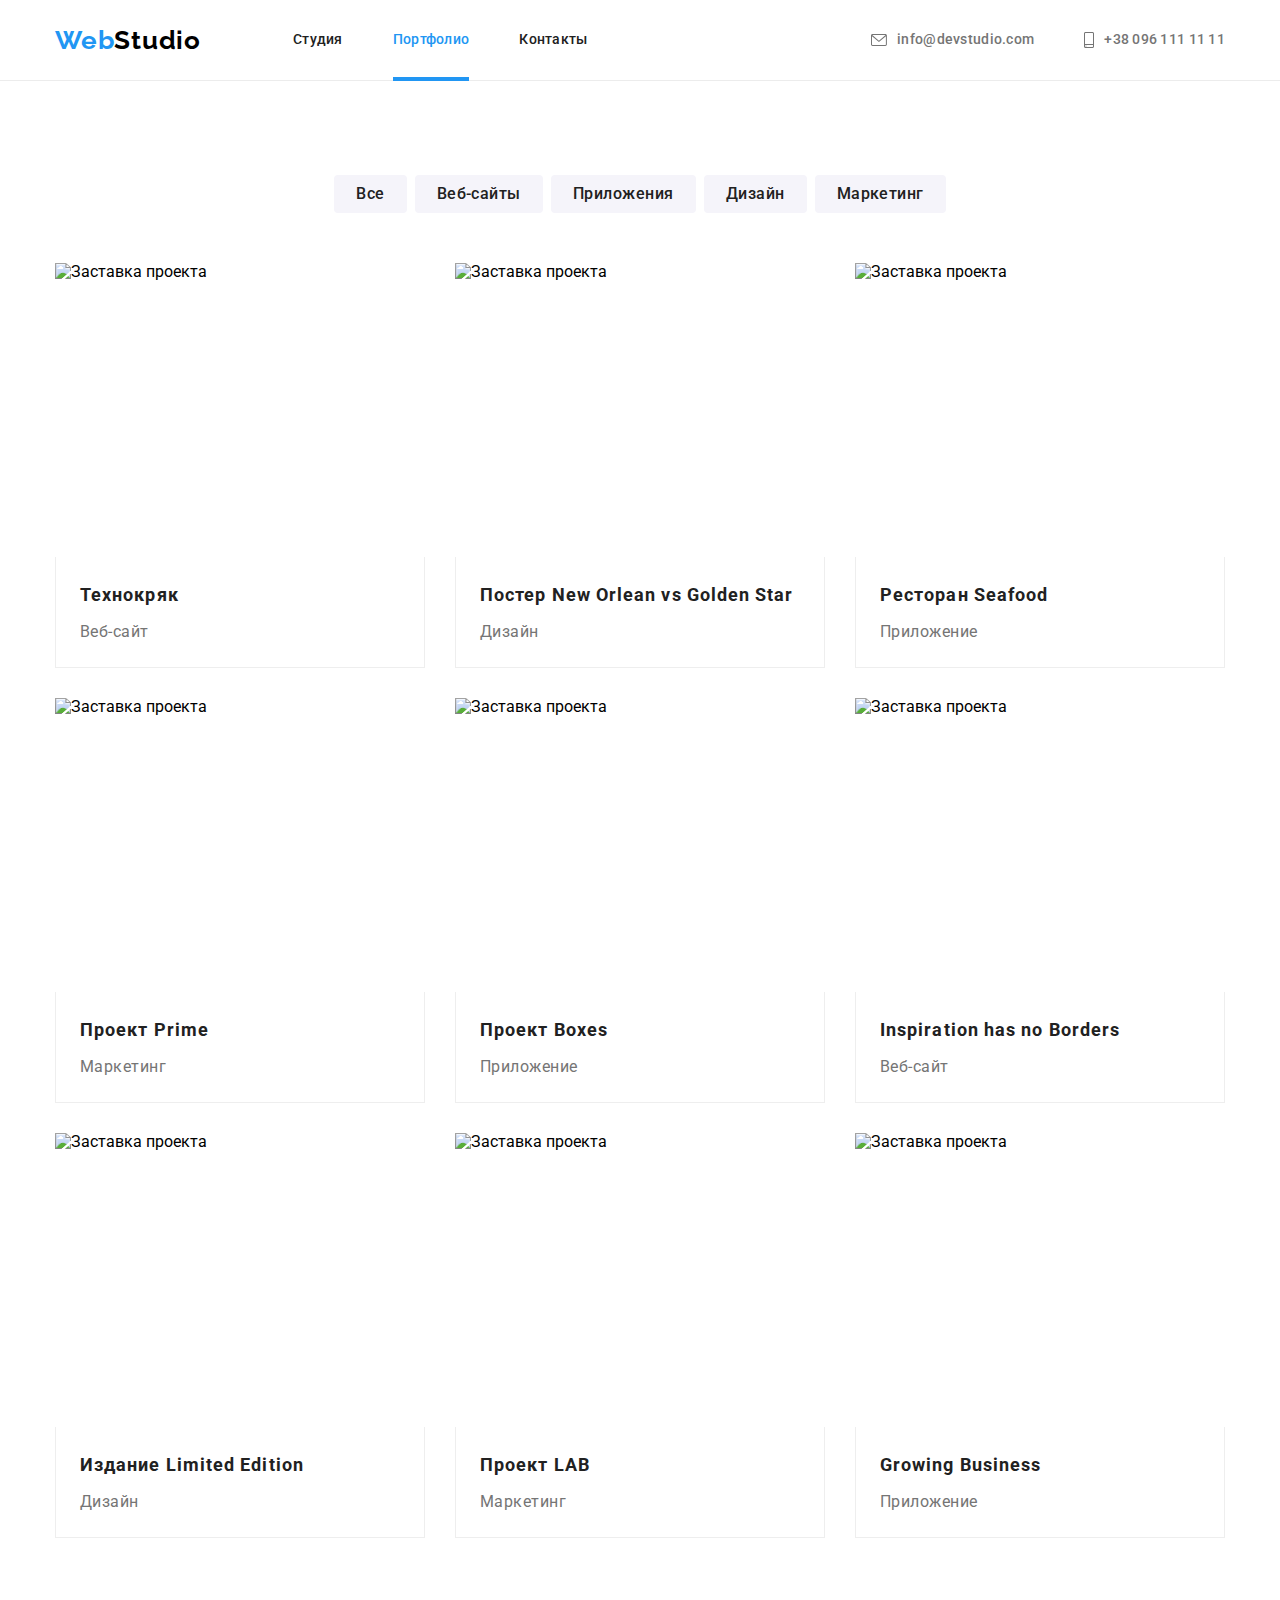
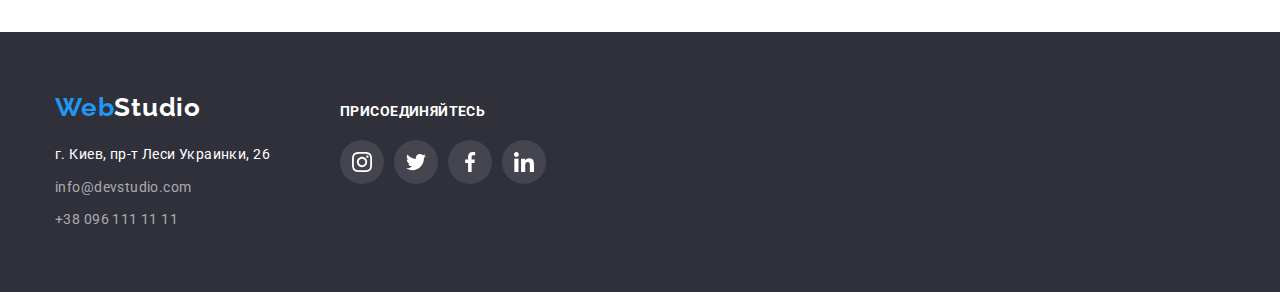
==== portfolio.html @ c0a89720 "новый реп" ====
<!DOCTYPE html>
<html lang="ru">
<head>
    <meta charset="UTF-8">
    <meta http-equiv="X-UA-Compatible" content="IE=edge">
    <meta name="viewport" content="width=device-width, initial-scale=1.0">
    <title>Портфолио</title>
    <link href="https://fonts.googleapis.com/css2?family=Raleway:wght@700&family=Roboto:wght@400;500;700;900&display=swap"
        rel="stylesheet">
    <link rel="stylesheet" href="https://cdnjs.cloudflare.com/ajax/libs/modern-normalize/1.1.0/modern-normalize.min.css">
    <link rel="stylesheet" href="./css/styles.css">
</head>
<body class="body">
        <!--header-->
    <header class="header">
        <div class="container page-header-container">
            <nav class="navigation">
                <a href="./index.html" lang="en" class="logo link">
                    <span class="web">Web</span>Studio
                </a>
                <ul class="nav-menu-list list">
        
                    <li class="nav-menu-item">
                        <a href="./index.html" class="menu-link link">Студия</a>
                    </li>
                    <li class="nav-menu-item">
                        <a href="portfolio.html" class="menu-link link current">Портфолио</a>
                    </li>
                    <li class="nav-menu-item">
                        <a href="" class="menu-link link">Контакты</a>
                    </li>
        
                </ul>
            </nav>
            <ul class="contacts-list list">
                <li class="contacts-list-item">
                    <a href="mailto:info@devstudio.com" lang="en" class="contact-link link">
                        <svg class="contact-icon" width="16" height="12">
                            <use href="./images/sprite.svg#envelope"></use>
                        </svg>
                        info@devstudio.com
                    </a>
                </li>
                <li class="contacts-list-item">
                    </a>
                    <a href="tel:+380961111111" class="contact-link link">
                        <svg class="contact-icon" width="10" height="16">
                            <use href="./images/sprite.svg#smartphone"></use>
                        </svg>
                        +38 096 111 11 11
                    </a>
                </li>
            </ul>
        </div>
    </header>
        <!--main content-->
    <main>
            <!--project types -->
        <section class="section">
            <div class="container">
            <h1 class="visually-hidden">Project Types</h1>
            
            <ul class="projects-types-list list">
                <li class="menu-buttons">
                    <button class="button" type="button">Все</button>
                </li>
                <li class="menu-buttons">
                    <button class="button" type="button">Веб-сайты</button>
                </li>
                <li class="menu-buttons">
                    <button class="button" type="button">Приложения</button>
                </li>
                <li class="menu-buttons">
                    <button class="button" type="button">Дизайн</button>
                </li>
                <li class="menu-buttons">
                    <button class="button">Маркетинг</button>
                </li>
            </ul>
            <ul class="projects-section-list list">
                <li class="project-card">
                    <a href="" class="project-card-link link">
                    <div class="project-card-overlay">
                    <p class="project-card-overlay-text">Ресурс предлагает комплексные предложения с разным уровнем функционала и сервисов. Все это позволит посетителю получить
                    исчерпывающие сведения о компании или частном лице.</p>
                    <img src="images/Portfolio/img.jpg" width="370" height="294" alt="Заставка проекта">
                    </div>
                    <div class="project-card-content">
                    <h2 class="project-name">Технокряк</h2>
                    <p class="project-orientation">Веб-сайт</p>
                    </div>
                    </a>
                </li>
                <li class="project-card">
                    <a href="" class="project-card-link link">
                    <div class="project-card-overlay">
                    <p class="project-card-overlay-text">Ресурс предлагает комплексные предложения с разным уровнем функционала и сервисов. Все это позволит посетителю получить
                    исчерпывающие сведения о компании или частном лице.</p>
                    <img src="images/Portfolio/img(1).jpg" width="370" height="294" alt="Заставка проекта">
                    </div>
                    <div class="project-card-content">
                    <h2 class="project-name">Постер <span lang="en">New Orlean vs Golden Star</span></h2>
                    <p class="project-orientation">Дизайн</p>
                    </div>
                    </a>
                </li>
                <li class="project-card">
                    <a href="" class="project-card-link link">
                    <div class="project-card-overlay">
                    <p class="project-card-overlay-text">Ресурс предлагает комплексные предложения с разным уровнем функционала и сервисов. Все это позволит посетителю получить
                    исчерпывающие сведения о компании или частном лице.</p>
                    <img src="images/Portfolio/img(2).jpg" width="370" height="294" alt="Заставка проекта">
                    </div>
                    <div class="project-card-content">
                    <h2 class="project-name">Ресторан <span lang="en">Seafood</span></h2>
                    <p class="project-orientation">Приложение</p>
                    </div>
                    </a>
                </li>
                <li class="project-card">
                    <a href="" class="project-card-link link">
                    <div class="project-card-overlay">
                    <p class="project-card-overlay-text">Ресурс предлагает комплексные предложения с разным уровнем функционала и сервисов. Все это позволит посетителю получить
                    исчерпывающие сведения о компании или частном лице.</p>
                    <img src="images/Portfolio/img(3).jpg" width="370" height="294" alt="Заставка проекта">
                    </div>
                    <div class="project-card-content">
                    <h2 class="project-name">Проект <span lang="en">Prime</span></h2>
                    <p class="project-orientation">Маркетинг</p>
                    </div>
                    </a>
                </li>
                <li class="project-card">
                    <a href="" class="project-card-link link">
                    <div class="project-card-overlay">
                    <p class="project-card-overlay-text">Ресурс предлагает комплексные предложения с разным уровнем функционала и сервисов. Все это позволит посетителю получить
                    исчерпывающие сведения о компании или частном лице.</p>
                    <img src="images/Portfolio/img(4).jpg" width="370" height="294" alt="Заставка проекта">
                    </div>
                    <div class="project-card-content">
                    <h2 class="project-name">Проект <span lang="en">Boxes</span></h2>
                    <p class="project-orientation">Приложение</p>
                    </div>
                    </a>
                </li>
                <li class="project-card">
                    <a href="" class="project-card-link link">
                    <div class="project-card-overlay">
                    <p class="project-card-overlay-text">Ресурс предлагает комплексные предложения с разным уровнем функционала и сервисов. Все это позволит посетителю получить
                    исчерпывающие сведения о компании или частном лице.</p>
                    <img src="images/Portfolio/img(5).jpg" width="370" height="294" alt="Заставка проекта">
                    </div>
                    <div class="project-card-content">
                    <h2 class="project-name"><span lang="en">Inspiration has no Borders</span></h2>
                    <p class="project-orientation">Веб-сайт</p>
                    </div>
                    </a>
                </li>
                <li class="project-card">
                    <a href="" class="project-card-link link">
                    <div class="project-card-overlay">
                    <p class="project-card-overlay-text">Ресурс предлагает комплексные предложения с разным уровнем функционала и сервисов. Все это позволит посетителю получить
                    исчерпывающие сведения о компании или частном лице.</p>
                    <img src="images/Portfolio/img(6).jpg" width="370" height="294" alt="Заставка проекта">
                    </div>
                    <div class="project-card-content">
                    <h2 class="project-name">Издание <span lang="en">Limited Edition</span></h2>
                    <p class="project-orientation">Дизайн</p>
                    </div>
                    </a>
                </li>
                <li class="project-card">
                    <a href="" class="project-card-link link">
                    <div class="project-card-overlay">
                    <p class="project-card-overlay-text">Ресурс предлагает комплексные предложения с разным уровнем функционала и сервисов. Все это позволит посетителю получить
                    исчерпывающие сведения о компании или частном лице.</p>
                    <img src="images/Portfolio/img(7).jpg" width="370" height="294" alt="Заставка проекта">
                    </div>
                    <div class="project-card-content">
                    <h2 class="project-name">Проект <span lang="en">LAB</span></h2>
                    <p class="project-orientation">Маркетинг</p>
                    </div>
                    </a>
                </li>
                <li class="project-card">
                    <a href="" class="project-card-link link">
                    <div class="project-card-overlay">
                    <p class="project-card-overlay-text">Ресурс предлагает комплексные предложения с разным уровнем функционала и сервисов. Все это позволит посетителю получить
                    исчерпывающие сведения о компании или частном лице.</p>
                    <img src="images/Portfolio/img(8).jpg" width="370" height="294" alt="Заставка проекта">
                    </div>
                    <div class="project-card-content">
                    <h2 class="project-name"><span lang="en">Growing Business</span></h2>
                    <p class="project-orientation">Приложение</p>  
                    </div>
                    </a>
                </li>
            </ul>
            </div>
        </section>


    </main>
        <!--footer-->
    <footer class="footer">
        <div class="container footer-content">
            <div class="footer-left">
                <a href="index.html" lang="en" class="logo-footer link"><span class="web">Web</span>Studio</a>
                <address class="address">
                    <ul class="address-list list">
                        <li class="address-list-item">
                            <a href="https://goo.gl/maps/JKtJWPhpA4Ph4JTX7" target="_blank" rel="noopener noreferrer"
                                class="map-link link">г. Киев, пр-т Леси Украинки, 26</a>
                        </li>
                        <li class="address-list-item">
                            <a href="mailto:info@devstudio.com" lang="en" class="address-link email link">info@devstudio.com</a>
                        </li>
                        <li class="address-list-item">
                            <a href="tel:+380961111111" class="address-link link">+38 096 111 11 11</a>
                        </li>
                    </ul>
                </address>
            </div>
            <div class="our-social-networks">
                <h3 class="social-networks-title">присоединяйтесь</h3>
                <ul class="our-social-networks-list list">
                    <li class="our-social-network-item">
                        <a href="" class="our-social-network-link link">
                            <svg class="our-social-icon" width="20" height="20">
                                <use href="./images/sprite.svg#instagram"></use>
                            </svg>
                        </a>
                    </li>
                    <li class="our-social-network-item">
                        <a href="" class="our-social-network-link link">
                            <svg class="our-social-icon" width="20" height="20">
                                <use href="./images/sprite.svg#twitter"></use>
                            </svg>
                        </a>
                    </li>
                    <li class="our-social-network-item">
                        <a href="" class="our-social-network-link link">
                            <svg class="our-social-icon" width="20" height="20">
                                <use href="./images/sprite.svg#facebook"></use>
                            </svg>
                        </a>
                    </li>
                    <li class="our-social-network-item">
                        <a href="" class="our-social-network-link link">
                            <svg class="our-social-icon" width="20" height="20">
                                <use href="./images/sprite.svg#linkedin"></use>
                            </svg>
                        </a>
                    </li>
                </ul>
        
            </div>
        </div>
    </footer>
</body>
</html>
---- css/styles.css ----
:root{
    --primary-font-family: 'Roboto',
        sans-serif;
    --secondary-font-family: 'Raleway',
        sans-serif;
    --accent-color: #2196F3;
    --primary-title-color: #FFFFFF;
    --primary-text-color: #212121;
    --secondary-text-color: #757575;
    --primary-backgroud-color: #F5F4FA;
    --footer-hero-background-color:#2F303A;
    --hero-backround-color:#C4C4C4;
    --primary-icons-color: #AFB1B8;
}
h1,
h2,
h3,
h4,
h5,
h6,
p{
    margin-top: 0;
    margin-bottom: 0;
}
ul,ol{
    margin-top: 0;
    margin-bottom: 0;
    padding-left: 0;
}
img{
    display: block;  
}

.list{
    list-style: none;
    padding: 0;
    margin: 0;

}
.link{
    text-decoration: none;
}
.body{
    font-family: var(--primary-font-family);
    background-color: var(--primary-title-color);
    box-sizing: border-box;
    display: block;
}
.container{
    width: 1200px;
    margin-left: auto;
    margin-right: auto;
    padding-left: 15px;
    padding-right: 15px;
}
.visually-hidden {
    position: absolute;
    width: 1px;
    height: 1px;
    margin: -1px;
    border: 0;
    padding: 0;
    white-space: nowrap;
    clip-path: inset(100%);
    clip: rect(0 0 0 0);
    overflow: hidden;
}
/* Header */
.page-header-container{
    display: flex;
    align-items: center;
    justify-content: space-between;
}
.navigation{
    display: flex;
    align-items: center;
    
}
.nav-menu-list{
    display: flex;
}
.nav-menu-item:not(:last-child){
    margin-right: 50px;
}
.header{
    background-color: var(--primary-title-color);
    border-bottom: 1px solid #ECECEC
}
.menu-link{
    display: block;
    padding-top: 32px;
    padding-bottom: 32px;
    
    font-weight: 500;
    font-size: 14px;
    line-height: 1.14;
    letter-spacing: 0.02em;
    color: var(--primary-text-color);

    position: relative;

    transition-property: color;
    transition-duration: 250ms;
    transition-timing-function: cubic-bezier(0.4, 0, 0.2, 1);
}
.menu-link:hover,
.menu-link:focus{
    color: var(--accent-color);
}
.link.current::after{
    content: '';
    position: absolute;
    width: 100%;
    height: 4px;
    left: 0;
    bottom: -1px;
    background-color: var(--accent-color);
}
.nav-menu-list .link.current{
    color: var(--accent-color);
}
.contact-link{
    display: flex;
    align-items: center;
    font-weight: 500;
    font-size: 14px;
    line-height: 1.14;
    letter-spacing: 0.02em;
    color: var(--secondary-text-color);
}
.contacts-list{
    display: flex;
}
.contacts-list-item{
    display: flex;
    align-items: center;
}
.contact-link{
    padding-top: 32px;
    padding-bottom: 32px;

    transition-property: color;
    transition-duration: 250ms;
    transition-timing-function: cubic-bezier(0.4, 0, 0.2, 1);
}
.contact-link:hover,
.contact-link:focus{
    color: var(--accent-color)
}
.contact-icon{
    fill: #757575;
    margin-right: 10px;

    transition-property: fill;
    transition-duration: 250ms;
    transition-timing-function: cubic-bezier(0.4, 0, 0.2, 1);
}
.contact-link:hover .contact-icon,
.contact-link:focus .contact-icon{
    fill: var(--accent-color)
}
.contacts-list-item:not(:last-child){
    margin-right: 50px;
}
.logo{
    color: #000000;
    font-family: var(--secondary-font-family);
    font-weight: 700;
    font-size: 26px;
    line-height: 1.19;
    letter-spacing: 0.03em;
    margin-right: 92px;
}

.web {
    color: var(--accent-color);
}

/* main content */
/* HERO */
.hero-title{
    font-weight: 900;
    font-size: 44px;
    line-height: 1.36;
    text-align: center;
    letter-spacing: 0.06em;
    text-transform: uppercase;
    color: var(--primary-title-color);
    margin-bottom: 30px;
    margin-top: 0;
}
.hero-button-text{
    font-family: inherit;
    font-weight: 700;
    font-size: 16px;
    line-height: 1.875;
    display: flex;
    align-items: center;
    text-align: center;
    letter-spacing: 0.06em;
    color: var(--primary-title-color)
}
.hero-button{
    min-width: 200px;
    min-height: 50px;
    background: var(--accent-color);
    box-shadow: 0px 4px 4px rgba(0, 0, 0, 0.15);
    border-radius: 4px;
    border-color: transparent;
    cursor: pointer;
    padding: 10px 32px;
    
    transition-property: background-color;
    transition-duration: 250ms;
    transition-timing-function: cubic-bezier(0.4, 0, 0.2, 1);
}
.hero-button:hover,
.hero-button:focus{
    background: #188CE8;
}
.hero{
    text-align: center;
    padding-top: 200px;
    padding-bottom: 200px;
    width: 1600px;
    height: 600px;
    margin-left: auto;
    margin-right: auto;
    background: #C4C4C4;
    background-image:linear-gradient(
    to right,
    rgba(47, 48, 58, 0.4),
    rgba(47, 48, 58, 0.4)
    ), url(../images/Hero-Img.jpg);
    background-size: cover;
    background-position: center;
    background-repeat: no-repeat;
}
   
/* Our Features */
.section{
    padding-bottom: 94px;
    padding-top: 94px;
}
.features-list{
    display: flex;
    flex-wrap: wrap;
}
.features-list-item:not(:nth-child(4n)){
    margin-right: 30px;
}
.features-list-item{
    flex-basis: calc((100% - 90px) / 4);
}
.features-list-item-title{
    font-weight: 700;
    font-size: 14px;
    line-height: 1.14;
    letter-spacing: 0.03em;
    text-transform: uppercase;
    color: var(--primary-text-color);
    margin-bottom: 10px;
}
.features-list-item-text{
    font-size: 14px;
    line-height: 1.7;
    letter-spacing: 0.03em;
    color: var(--secondary-text-color);
}
.features-list-icon-link{ 
    display: flex;
    width: 270px;
    height: 120px;
    justify-content: center;
    align-items: center;
    margin-bottom: 30px;
    background: var(--primary-backgroud-color);
    border-radius: 4px;
}

/* Our Services */
.services {
    padding-top: 0px;
}
.services-title{
    font-weight: 700;
    font-size: 36px;
    line-height: 1.16;
    text-align: center;
    letter-spacing: 0.03em;
    color: var(--primary-text-color);
    margin-bottom: 50px;
}
.service-list-overlay-text{
    font-weight: 700;
    font-size: 14px;
    line-height: 1.14;
    text-align: center;
    letter-spacing: 0.03em;
    text-transform: uppercase;
    color: var(--primary-title-color);
}
.services-list{
    display: flex;
    flex-wrap: wrap;
}
.services-list-item:not(:nth-child(3n)){
    margin-right: 30px;
}
.service-list-overlay{
    position: relative;
    display: flex;
    justify-content: center;
    align-items: flex-end;
}
.service-list-overlay-text{
    position: absolute;
    width: 100%;
    padding-top: 27px;
    padding-bottom: 27px;
    background: rgba(47, 48, 58, 0.8);
}

/*Team Title*/
.team{
    background: var(--primary-backgroud-color);
}
.team-title{
    font-weight: 700;
    font-size: 36px;
    line-height: 1.16;
    text-align: center;
    letter-spacing: 0.03em;
    color: var(--primary-text-color);
    margin-bottom: 50px;
}
.team-list{
    display: flex;
    flex-wrap: wrap;
}
.team-list-item:not(:nth-child(4n)){
  margin-right: 30px;
}
.team-list-item {
    flex-basis: calc((100% - 120px) / 4);
    background-color: var(--primary-title-color);
    box-shadow: 0px 1px 3px rgba(0, 0, 0, 0.12), 0px 1px 1px rgba(0, 0, 0, 0.14), 0px 2px 1px rgba(0, 0, 0, 0.2);
    border-radius: 0px 0px 4px 4px;
}
.team-list-item-name{
    font-weight: 500;
    font-size: 16px;
    line-height: 1.19;
    text-align: center;
    letter-spacing: 0.03em;
    color: var(--primary-text-color);
    margin-bottom: 10px;
}
.team-list-item-orientation{
    font-size: 16px;
    line-height: 1.19;
    text-align: center;
    letter-spacing: 0.03em;
    color: var(--secondary-text-color);
    margin-bottom: 16px;
}
.team-card-content{
    padding-top: 30px;
    padding-bottom: 30px;
}
.social-network{
    display: flex;
    justify-content: center;
}
.social-network-item{
    width: 44px;
    height: 44px;
}
.social-network-item:not(:last-child){
    margin-right: 10px;
}
.social-network-link{
    width: 100%;
    height: 100%;
    border-radius: 50%;
    display: flex;
    justify-content: center;
    align-items: center;

    transition-property: background-color;
    transition-duration: 250ms;
    transition-timing-function: cubic-bezier(0.4, 0, 0.2, 1);
}
.social-icon{
    fill: var(--primary-icons-color);

    transition-property: fill;
    transition-duration: 250ms;
    transition-timing-function: cubic-bezier(0.4, 0, 0.2, 1);
}
.social-network-link:hover .social-icon,
.social-network-link:focus .social-icon{
    fill: var(--primary-title-color);
}
.social-network-link:hover,
.social-network-link:focus{
    background: var(--accent-color);
}
/* Our Clients */
.clients-title{
    font-weight: 700;
    font-size: 36px;
    line-height: 1.16;
    text-align: center;
    letter-spacing: 0.03em;
    color: var(--primary-text-color);
    margin-bottom: 50px;
}
.client-list{
    display: flex;
    justify-content: center;
}
.clients-list-item{
    width: 170px;
    height: 92px;
}
.clients-list-item:not(:last-child){
    margin-right:30px;
}
.clients-link{
    width: 100%;
    height: 100%;
    border-radius: 5%;
    border: 1px solid #AFB1B8;
    display: flex;
    justify-content: center;
    align-items: center;

    transition-property: border-color;
    transition-duration: 250ms;
    transition-timing-function: cubic-bezier(0.4, 0, 0.2, 1);
}
.client-icon{
    fill: var(--primary-icons-color);

    transition-property: fill;
    transition-duration: 250ms;
    transition-timing-function: cubic-bezier(0.4, 0, 0.2, 1);

}
.clients-link:hover .client-icon,
.clients-link:focus .client-icon{
    fill: var(--accent-color);
}
.clients-link:hover,
.clients-link:focus{
    border-color: var(--accent-color);
}

/* Footer */
.footer{
    padding-top: 60px;
    padding-bottom: 60px;
    font-style: normal;
    background: var(--footer-hero-background-color);
}
.logo-footer{
    display: block;
    font-family: 'Raleway';
    font-weight: 700;
    font-size: 26px;
    line-height: 1.19;
    letter-spacing: 0.03em;
    color: var(--primary-title-color);
    margin-bottom: 20px;
}
.map-link{
    font-size: 14px;
    line-height: 1.7;
    letter-spacing: 0.03em;
    color: var(--primary-title-color);
}
.address-link{
    font-size: 14px;
    line-height: 1.7;
    letter-spacing: 0.03em;
    color: rgba(255, 255, 255, 0.6);

    transition-property: color;
    transition-duration: 250ms;
    transition-timing-function: cubic-bezier(0.4, 0, 0.2, 1);
}
.address-link:hover,
.address-link:focus{
    color: var(--accent-color);
}
.footer-content{
    display: flex;
    align-items: baseline;  
}
.footer-left{
    margin-right: 70px;
}
.address{
    font-style: normal;
}
.address-list-item:not(:last-child){
    margin-bottom: 9px;
}
.our-social-networks-list{
    display: flex;
}
.our-social-network-item{
    width: 44px;
    height: 44px;
    border-radius: 50%;
    justify-content: center;
    align-items: center;
}
.our-social-network-item:not(:last-child) {
    margin-right: 10px;
}
.social-networks-title{
    font-weight: 700;
    font-size: 14px;
    line-height: 1.14;
    letter-spacing: 0.03em;
    text-transform: uppercase;
    color: var(--primary-title-color);
    margin-bottom: 20px;
}
.our-social-network-link{
    width: 100%;
    height: 100%;
    border-radius: 50%;
    display: flex;
    justify-content: center;
    align-items: center;
    fill: var(--primary-title-color);
    background: rgba(255, 255, 255, 0.1);

    transition-property: background-color;
    transition-duration: 250ms;
    transition-timing-function: cubic-bezier(0.4, 0, 0.2, 1);
}
.our-social-network-link:hover,
.our-social-network-link:focus{
    background: var(--accent-color);
}

/* Portfolio */

/* Project Types */
.projects-types-list{
    display: flex;
    justify-content: center;
    margin-bottom: 50px;
}
.menu-buttons:not(:last-child){
    margin-right: 8px;
}
.button{
    font-family: inherit;
    font-weight: 500;
    font-size: 16px;
    line-height: 1.62;
    text-align: center;
    letter-spacing: 0.03em;
    color: var(--primary-text-color);
    background: var(--primary-backgroud-color);
    border-radius: 4px;
    cursor: pointer;
    border: none;
    padding: 6px 22px;

    transition-property: color, background-color, box-shadow, border-radius;
    transition-duration: 250ms;
    transition-timing-function: cubic-bezier(0.4, 0, 0.2, 1);
}
.button:hover,
.button:focus{
    color: var(--primary-title-color);
    background: var(--accent-color);
    box-shadow: 0px 3px 1px rgba(0, 0, 0, 0.1), 0px 1px 2px rgba(0, 0, 0, 0.08), 0px 2px 2px rgba(0, 0, 0, 0.12);
    border-radius: 4px;
}
/* Projects */
.project-card-link{
    display: block;
    color: inherit;
    text-decoration: none;

    transition-property: box-shadow;
    transition-duration: 250ms;
    transition-timing-function: cubic-bezier(0.4, 0, 0.2, 1);
}
.project-card-link:hover,
.project-card-link:focus{
    box-shadow: 0px 1px 1px rgba(0, 0, 0, 0.12), 0px 4px 4px rgba(0, 0, 0, 0.06), 1px 4px 6px rgba(0, 0, 0, 0.16);
}
.project-name{
    font-weight: 700;
    font-size: 18px;
    line-height: 2;
    letter-spacing: 0.06em;
    color: var(--primary-text-color);
    margin-bottom: 4px;
}
.project-orientation{
    font-size: 16px;
    line-height: 1.875;
    letter-spacing: 0.03em;
    color: var(--secondary-text-color);
}
.projects-container{
    padding-top: 94px;
    padding-bottom: 94px;
}
.projects-section-list{
    display: flex;
    flex-wrap: wrap;
}
.project-card{
    flex-basis: calc((100% - 270px) / 9);
}
.project-card:not(:nth-child(3n)){
    margin-right: 30px;
}
.project-card:not(:nth-last-child(-n + 3)){
    margin-bottom: 30px;
}
.project-card-content{
    padding: 20px 24px;
    border: 1px solid #EEEEEE;
    border-top: none;
}
.project-card-overlay{
    position: relative;
    overflow: hidden;
}
.project-card-overlay-text{
    font-weight: 400;
    font-size: 18px;
    line-height: 1.55;
    letter-spacing: 0.03em;
    color: var(--primary-title-color);
    padding-top: 63px;
    padding-left: 24px;
    padding-right: 24px;

    position: absolute;
    background: rgba(33, 150, 243, 0.9);
    width: 100%;
    height: 100%;
    top: 0;
    left: 0;
    transform: translateY(100%);
    overflow: auto;

    transition: transform;
    transition-duration: 250ms;
    transition-timing-function: cubic-bezier(0.4, 0, 0.2, 1);
}
.project-card-link:hover .project-card-overlay-text,
.project-card-link:focus .project-card-overlay-text{
    transform: translateY(0%);
}
/* Modal */
.backdrop{
    position: fixed;
    top: 0;
    left: 0;
    width: 100%;
    height: 100%;
    background-color: rgba(0, 0, 0, 0.2);
    transition: opacity , visibility;
    transition-duration: 250ms;
    transition-timing-function: cubic-bezier(0.4, 0, 0.2, 1);
}
.modal{
    position: absolute;
    width: 528px;
    height: 580px;
    top: 50%;
    left: 50%;
    transform: translate(-50%,-50%);
    background-color: #FFFFFF;
    box-shadow: 0px 4px 4px rgba(0, 0, 0, 0.25);
}
.modal-close-button{
    background-color: transparent;
    padding: 0;
    width: 30px;
    height: 30px;
    border-radius: 50%;
    cursor: pointer;

    position: absolute;
    top: 8px;
    right: 8px;
    border: 1px solid rgba(0, 0, 0, 0.1);

    display: flex;
    justify-content: center;
    align-items: center;
}
.backdrop.is-hidden{
    opacity: 0;
    visibility: hidden;
    pointer-events: none;
}
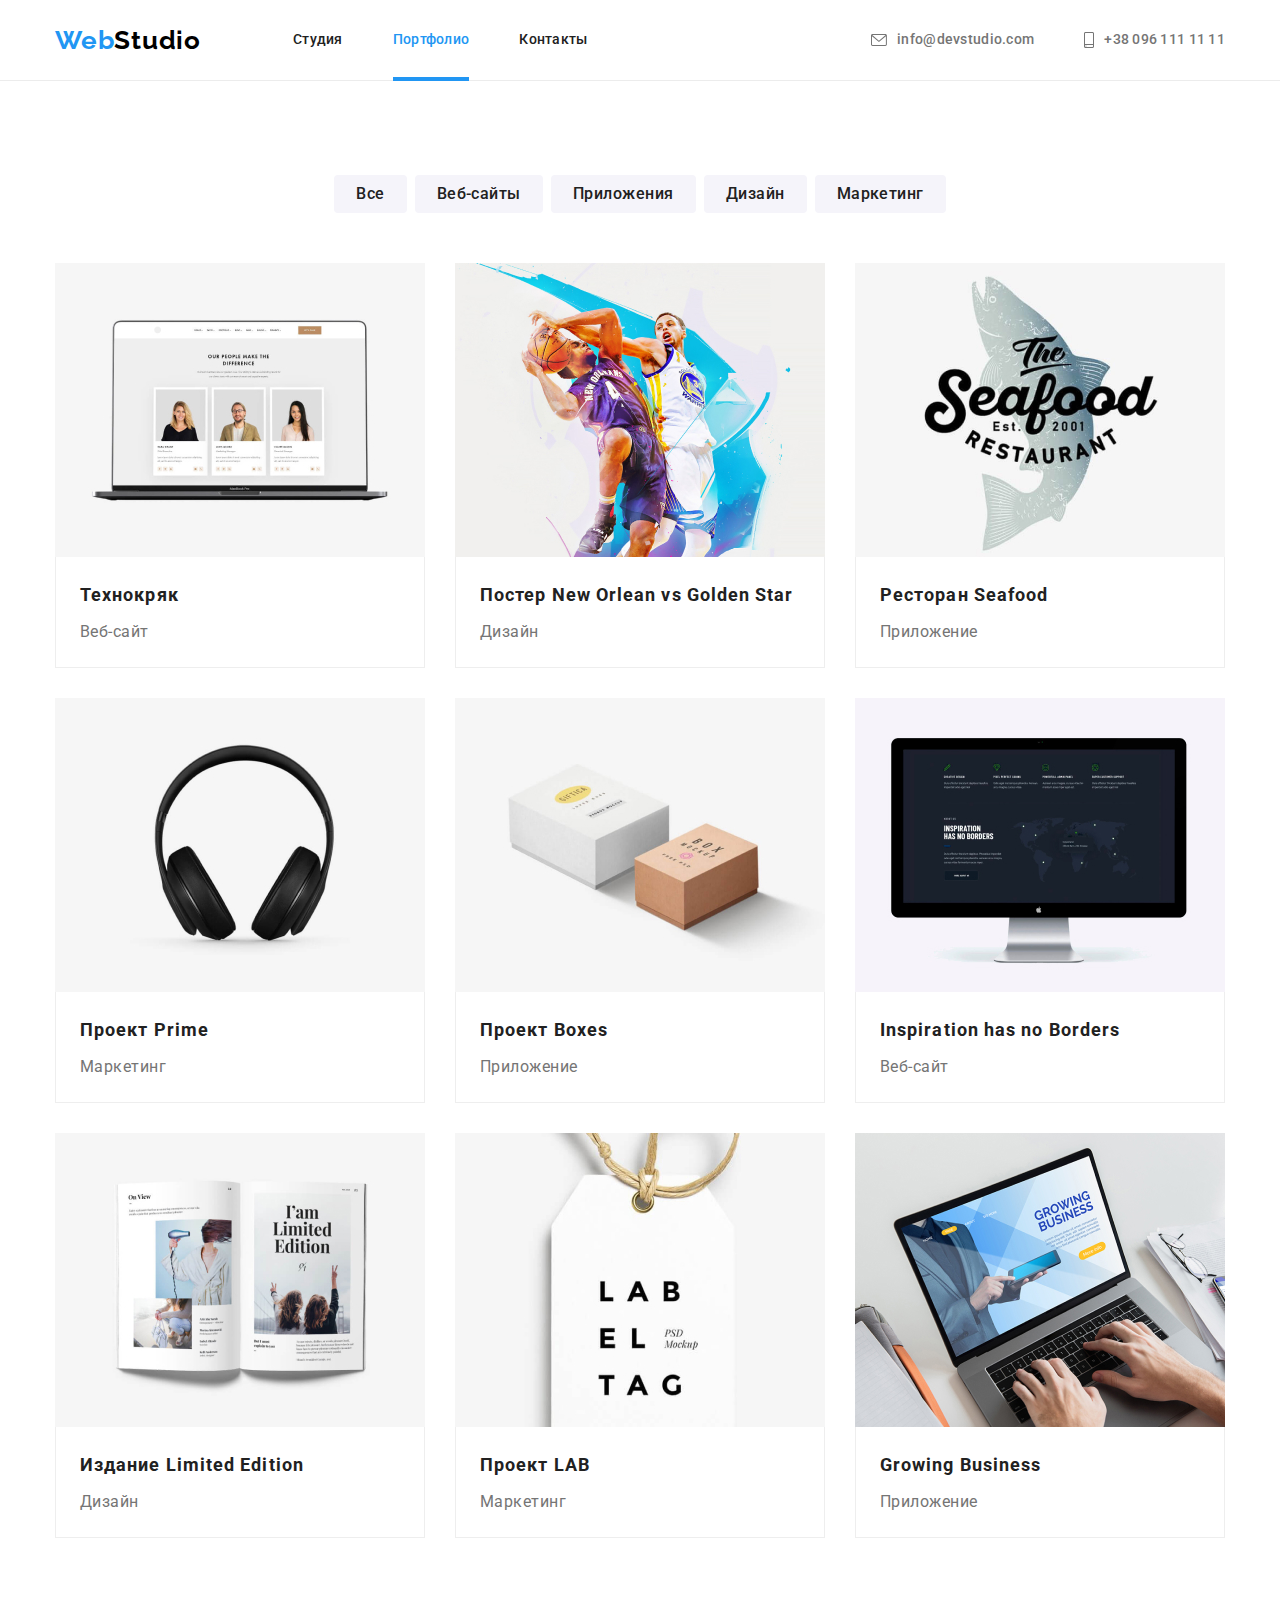
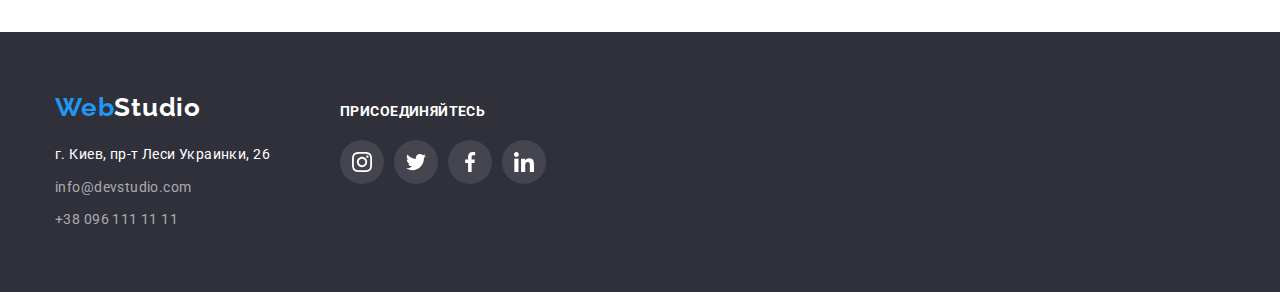
==== commit 4471d31f: "Update portfolio.html" ====
--- a/portfolio.html
+++ b/portfolio.html
@@ -83,7 +83,7 @@
                     <div class="project-card-overlay">
                     <p class="project-card-overlay-text">Ресурс предлагает комплексные предложения с разным уровнем функционала и сервисов. Все это позволит посетителю получить
                     исчерпывающие сведения о компании или частном лице.</p>
-                    <img src="images/Portfolio/img.jpg" width="370" height="294" alt="Заставка проекта">
+                    <img src="./images/portfolio/img.jpg" width="370" height="294" alt="Заставка проекта">
                     </div>
                     <div class="project-card-content">
                     <h2 class="project-name">Технокряк</h2>
@@ -96,7 +96,7 @@
                     <div class="project-card-overlay">
                     <p class="project-card-overlay-text">Ресурс предлагает комплексные предложения с разным уровнем функционала и сервисов. Все это позволит посетителю получить
                     исчерпывающие сведения о компании или частном лице.</p>
-                    <img src="images/Portfolio/img(1).jpg" width="370" height="294" alt="Заставка проекта">
+                    <img src="./images/portfolio/img(1).jpg" width="370" height="294" alt="Заставка проекта">
                     </div>
                     <div class="project-card-content">
                     <h2 class="project-name">Постер <span lang="en">New Orlean vs Golden Star</span></h2>
@@ -109,7 +109,7 @@
                     <div class="project-card-overlay">
                     <p class="project-card-overlay-text">Ресурс предлагает комплексные предложения с разным уровнем функционала и сервисов. Все это позволит посетителю получить
                     исчерпывающие сведения о компании или частном лице.</p>
-                    <img src="images/Portfolio/img(2).jpg" width="370" height="294" alt="Заставка проекта">
+                    <img src="./images/portfolio/img(2).jpg" width="370" height="294" alt="Заставка проекта">
                     </div>
                     <div class="project-card-content">
                     <h2 class="project-name">Ресторан <span lang="en">Seafood</span></h2>
@@ -122,7 +122,7 @@
                     <div class="project-card-overlay">
                     <p class="project-card-overlay-text">Ресурс предлагает комплексные предложения с разным уровнем функционала и сервисов. Все это позволит посетителю получить
                     исчерпывающие сведения о компании или частном лице.</p>
-                    <img src="images/Portfolio/img(3).jpg" width="370" height="294" alt="Заставка проекта">
+                    <img src="./images/portfolio/img(3).jpg" width="370" height="294" alt="Заставка проекта">
                     </div>
                     <div class="project-card-content">
                     <h2 class="project-name">Проект <span lang="en">Prime</span></h2>
@@ -135,7 +135,7 @@
                     <div class="project-card-overlay">
                     <p class="project-card-overlay-text">Ресурс предлагает комплексные предложения с разным уровнем функционала и сервисов. Все это позволит посетителю получить
                     исчерпывающие сведения о компании или частном лице.</p>
-                    <img src="images/Portfolio/img(4).jpg" width="370" height="294" alt="Заставка проекта">
+                    <img src="./images/portfolio/img(4).jpg" width="370" height="294" alt="Заставка проекта">
                     </div>
                     <div class="project-card-content">
                     <h2 class="project-name">Проект <span lang="en">Boxes</span></h2>
@@ -148,7 +148,7 @@
                     <div class="project-card-overlay">
                     <p class="project-card-overlay-text">Ресурс предлагает комплексные предложения с разным уровнем функционала и сервисов. Все это позволит посетителю получить
                     исчерпывающие сведения о компании или частном лице.</p>
-                    <img src="images/Portfolio/img(5).jpg" width="370" height="294" alt="Заставка проекта">
+                    <img src="./images/portfolio/img(5).jpg" width="370" height="294" alt="Заставка проекта">
                     </div>
                     <div class="project-card-content">
                     <h2 class="project-name"><span lang="en">Inspiration has no Borders</span></h2>
@@ -161,7 +161,7 @@
                     <div class="project-card-overlay">
                     <p class="project-card-overlay-text">Ресурс предлагает комплексные предложения с разным уровнем функционала и сервисов. Все это позволит посетителю получить
                     исчерпывающие сведения о компании или частном лице.</p>
-                    <img src="images/Portfolio/img(6).jpg" width="370" height="294" alt="Заставка проекта">
+                    <img src="./images/portfolio/img(6).jpg" width="370" height="294" alt="Заставка проекта">
                     </div>
                     <div class="project-card-content">
                     <h2 class="project-name">Издание <span lang="en">Limited Edition</span></h2>
@@ -174,7 +174,7 @@
                     <div class="project-card-overlay">
                     <p class="project-card-overlay-text">Ресурс предлагает комплексные предложения с разным уровнем функционала и сервисов. Все это позволит посетителю получить
                     исчерпывающие сведения о компании или частном лице.</p>
-                    <img src="images/Portfolio/img(7).jpg" width="370" height="294" alt="Заставка проекта">
+                    <img src="./images/portfolio/img(7).jpg" width="370" height="294" alt="Заставка проекта">
                     </div>
                     <div class="project-card-content">
                     <h2 class="project-name">Проект <span lang="en">LAB</span></h2>
@@ -187,7 +187,7 @@
                     <div class="project-card-overlay">
                     <p class="project-card-overlay-text">Ресурс предлагает комплексные предложения с разным уровнем функционала и сервисов. Все это позволит посетителю получить
                     исчерпывающие сведения о компании или частном лице.</p>
-                    <img src="images/Portfolio/img(8).jpg" width="370" height="294" alt="Заставка проекта">
+                    <img src="./images/portfolio/img(8).jpg" width="370" height="294" alt="Заставка проекта">
                     </div>
                     <div class="project-card-content">
                     <h2 class="project-name"><span lang="en">Growing Business</span></h2>
@@ -258,4 +258,4 @@
         </div>
     </footer>
 </body>
-</html>+</html>
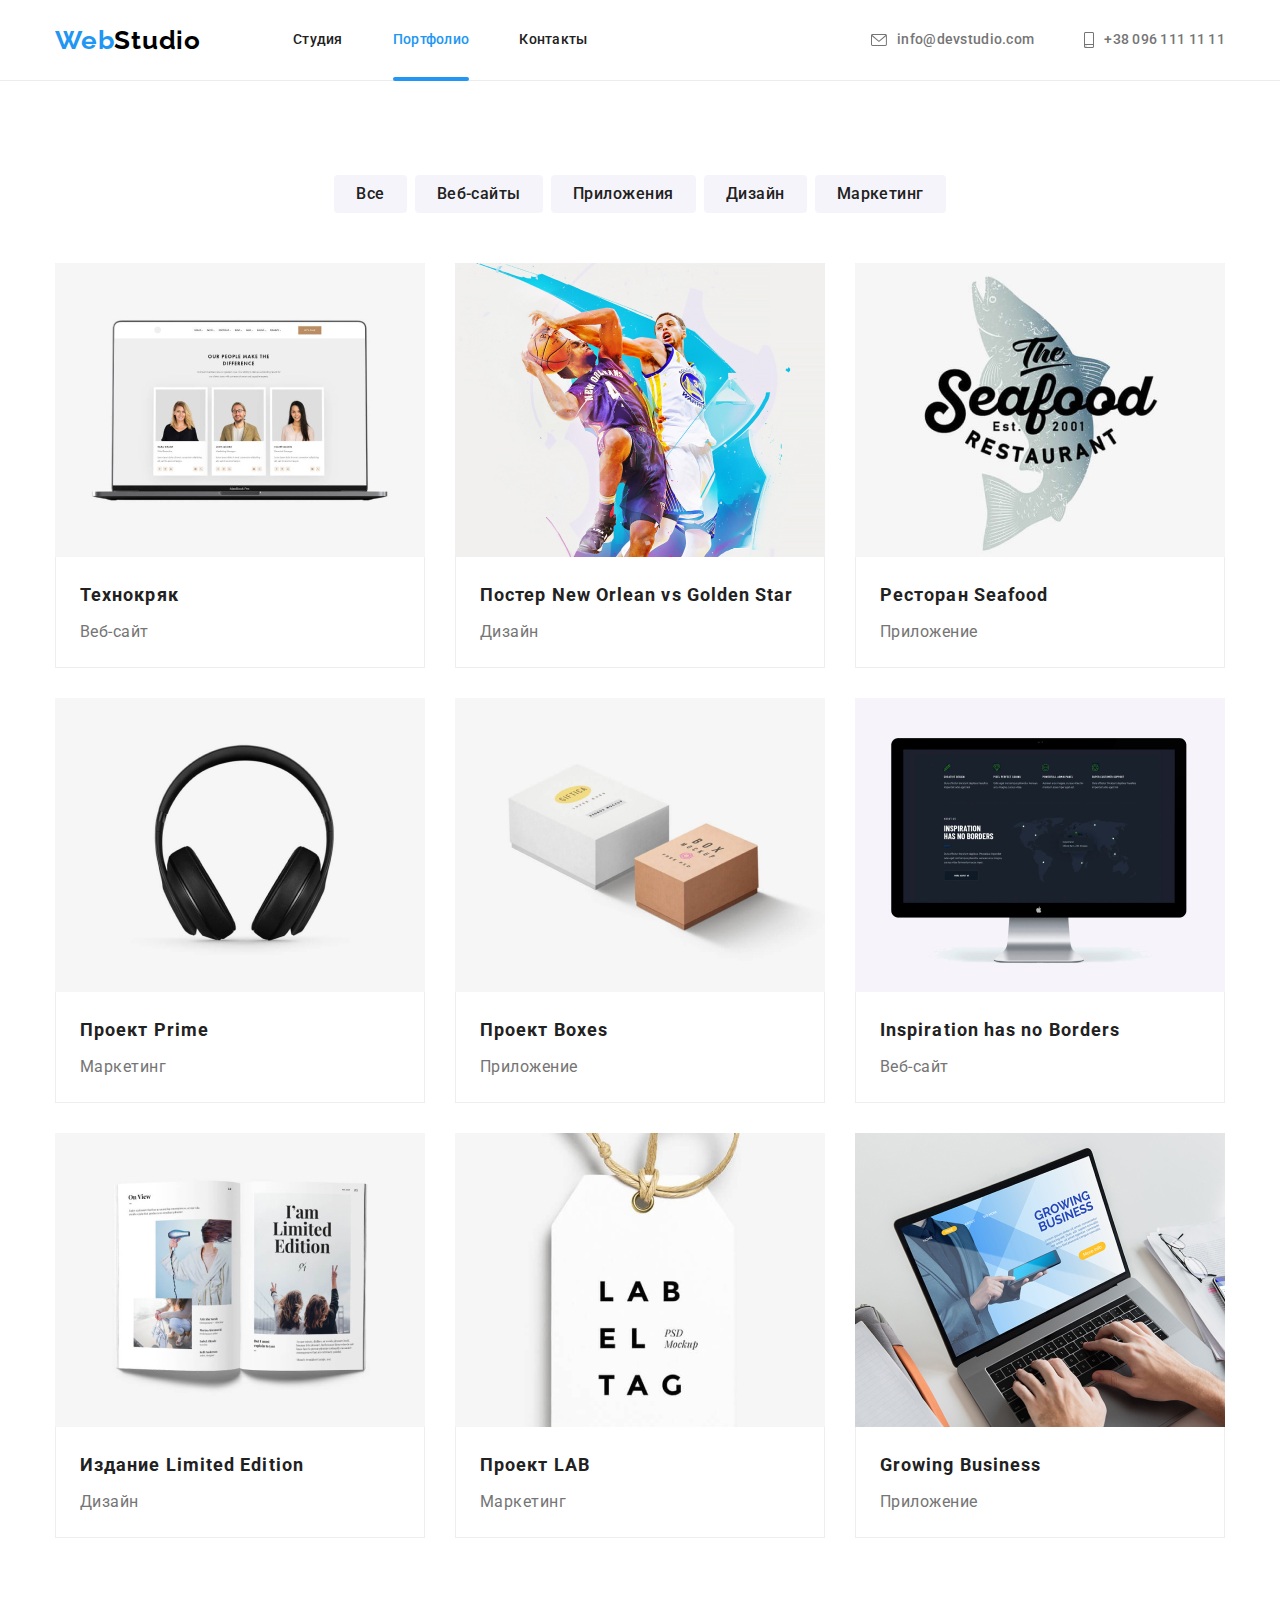
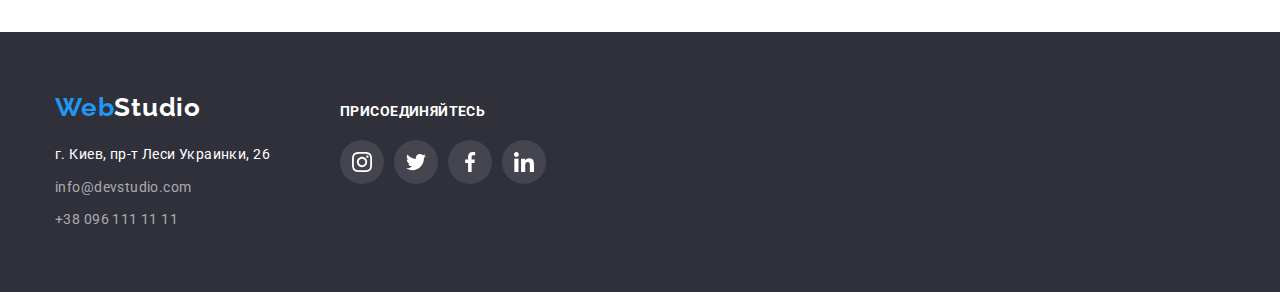
==== commit 8aae7303: "лишний тег убран" ====
--- a/portfolio.html
+++ b/portfolio.html
@@ -42,7 +42,6 @@
                     </a>
                 </li>
                 <li class="contacts-list-item">
-                    </a>
                     <a href="tel:+380961111111" class="contact-link link">
                         <svg class="contact-icon" width="10" height="16">
                             <use href="./images/sprite.svg#smartphone"></use>
--- a/css/styles.css
+++ b/css/styles.css
@@ -115,6 +115,7 @@
     left: 0;
     bottom: -1px;
     background-color: var(--accent-color);
+    border-radius: 2px;
 }
 .nav-menu-list .link.current{
     color: var(--accent-color);
@@ -291,14 +292,27 @@
     color: var(--primary-text-color);
     margin-bottom: 50px;
 }
+.service-list-overlay{
+    position: relative;
+}
 .service-list-overlay-text{
     font-weight: 700;
     font-size: 14px;
     line-height: 1.14;
-    text-align: center;
     letter-spacing: 0.03em;
     text-transform: uppercase;
     color: var(--primary-title-color);
+
+    display: flex;
+    justify-content: center;
+    align-items: center;
+
+    position: absolute;
+    left: 0;
+    bottom: 0;
+    width: 100%;
+    height: 70px;
+    background: rgba(47, 48, 58, 0.8);
 }
 .services-list{
     display: flex;
@@ -306,19 +320,6 @@
 }
 .services-list-item:not(:nth-child(3n)){
     margin-right: 30px;
-}
-.service-list-overlay{
-    position: relative;
-    display: flex;
-    justify-content: center;
-    align-items: flex-end;
-}
-.service-list-overlay-text{
-    position: absolute;
-    width: 100%;
-    padding-top: 27px;
-    padding-bottom: 27px;
-    background: rgba(47, 48, 58, 0.8);
 }
 
 /*Team Title*/
